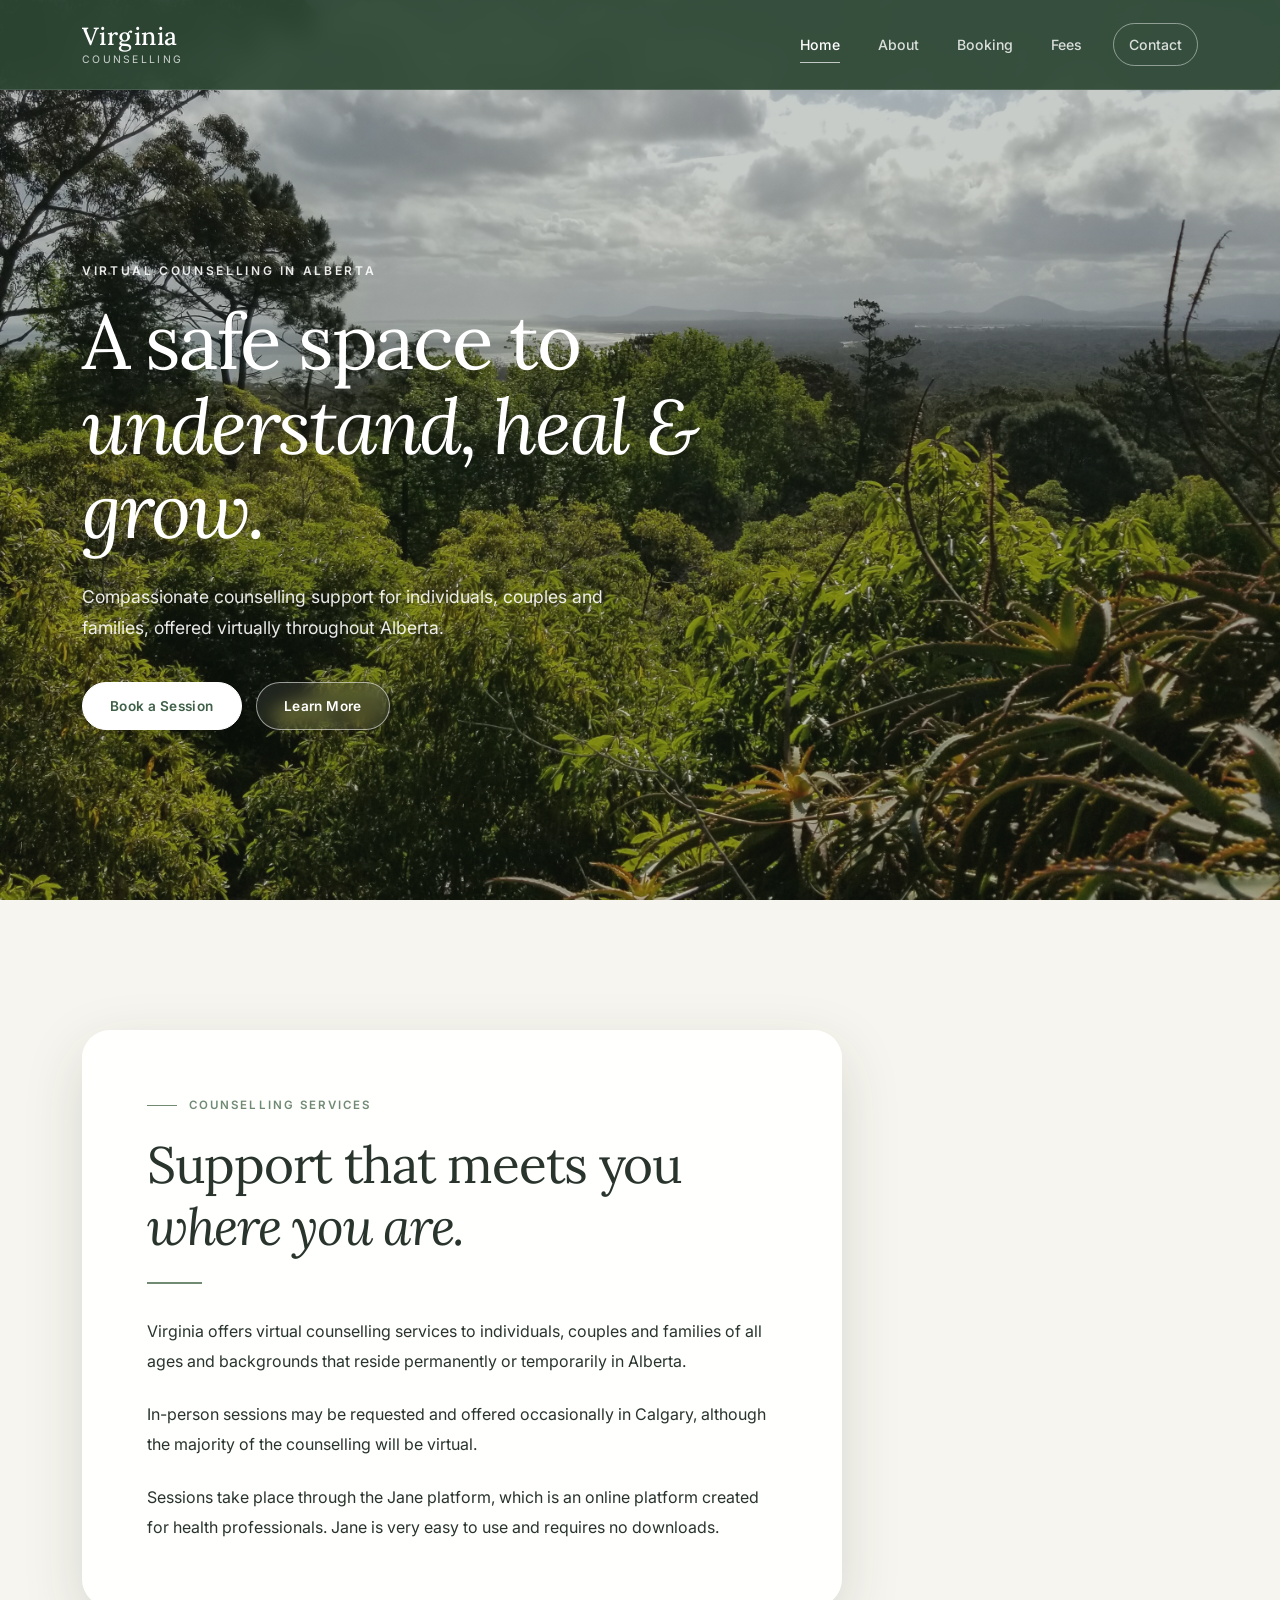
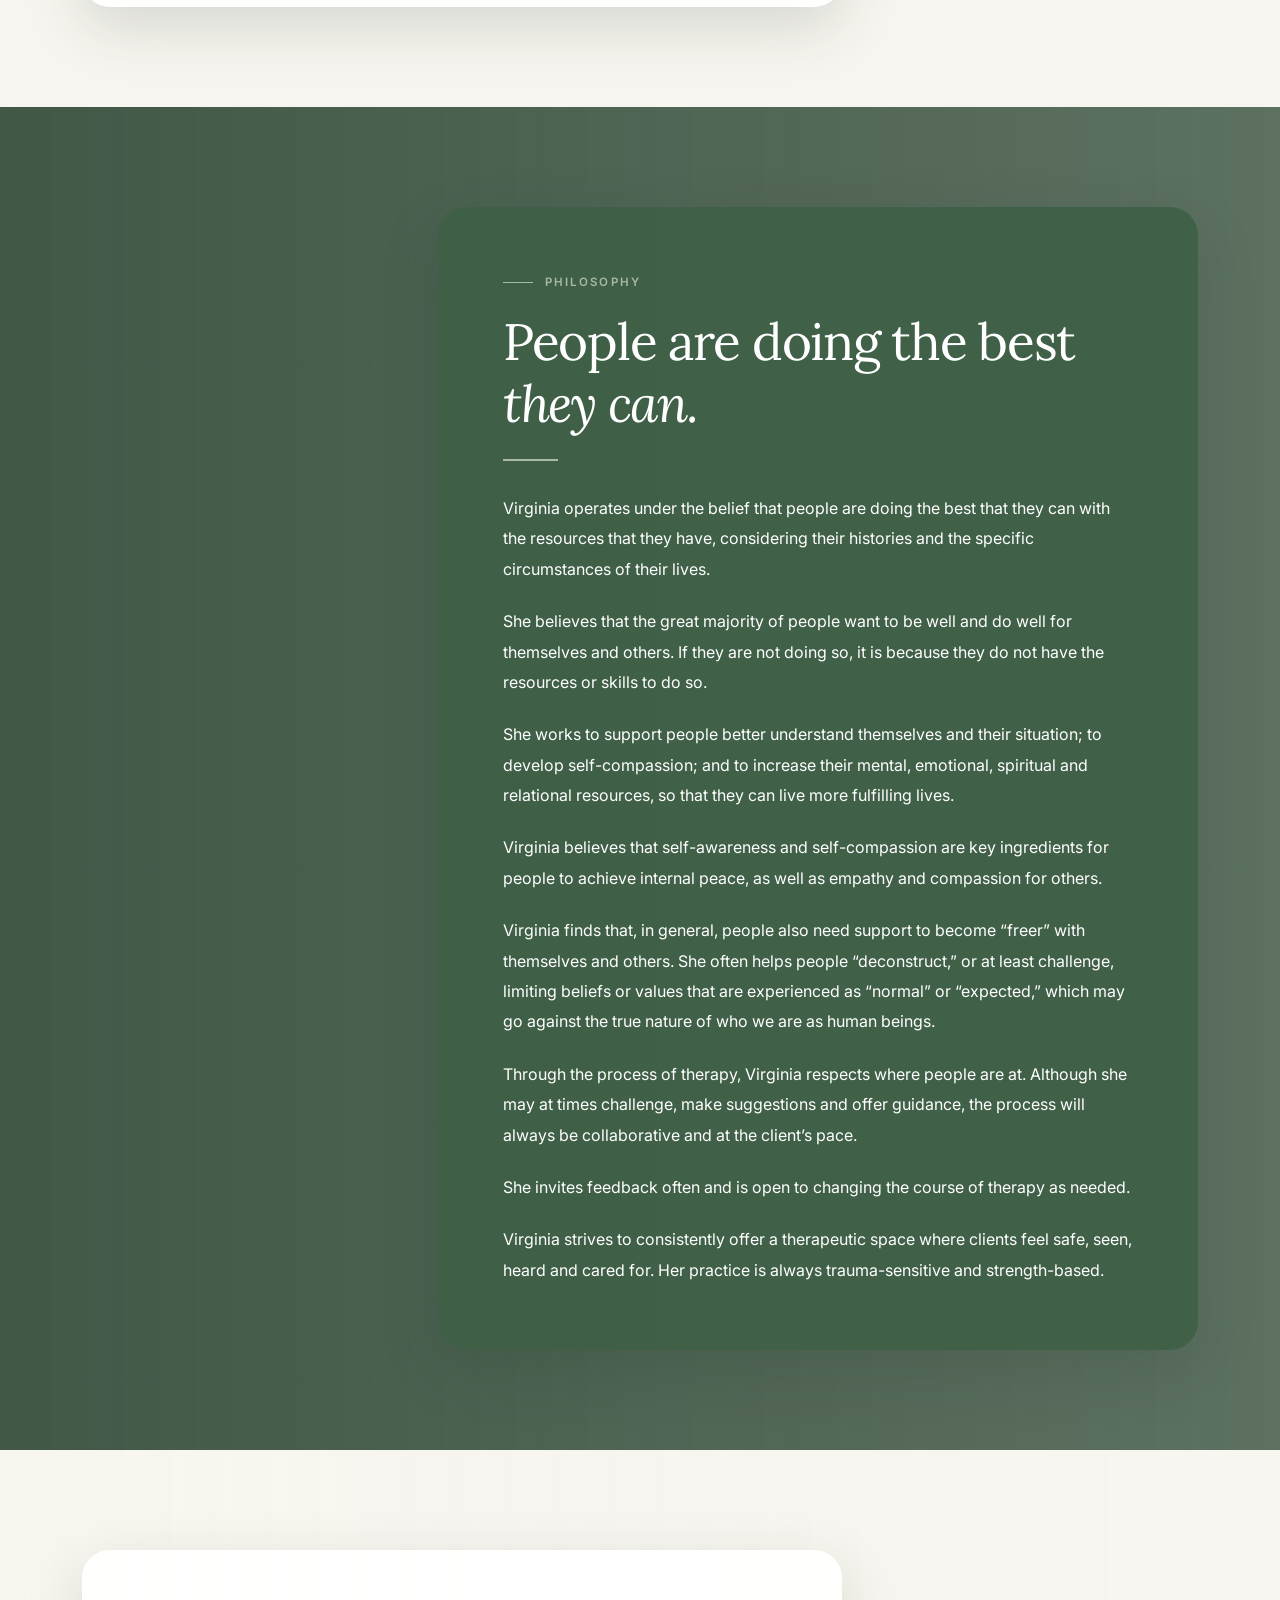
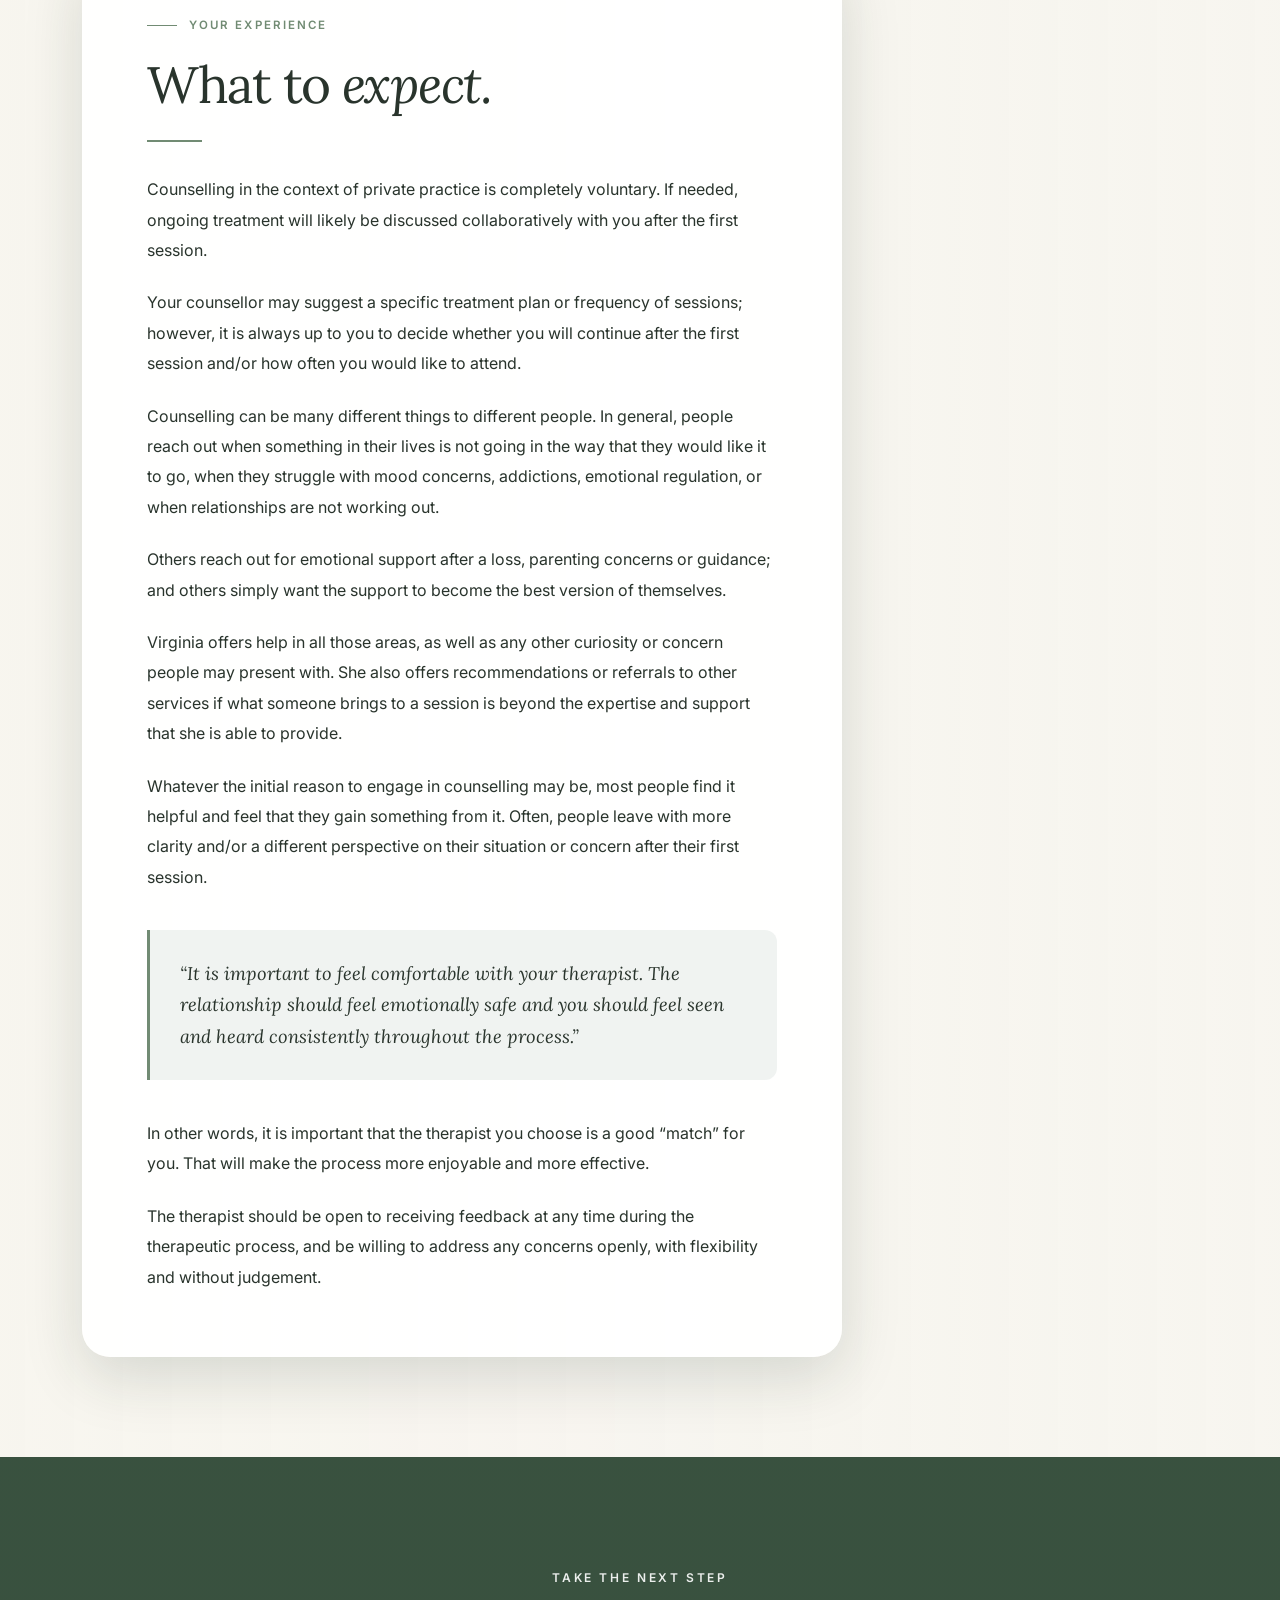
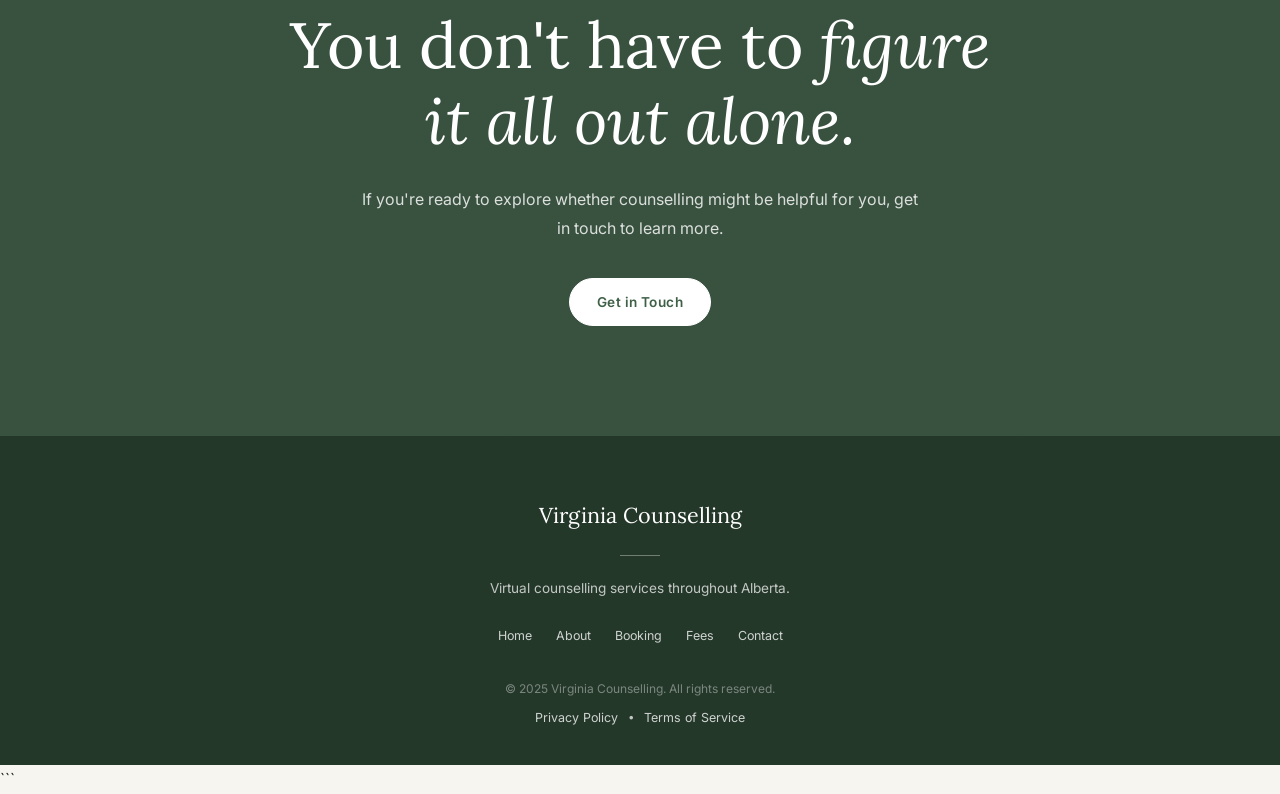
==== index.html @ 5e095ade "Initial website" ====
<!DOCTYPE html>
<html lang="en">
<head>
  <meta charset="UTF-8">
  <meta name="viewport" content="width=device-width, initial-scale=1.0">

  <title>Virginia Counselling | Virtual Counselling in Alberta</title>

  <!-- Bootstrap -->
  <link
    href="https://cdn.jsdelivr.net/npm/bootstrap@5.3.3/dist/css/bootstrap.min.css"
    rel="stylesheet"
  >

  <!-- Google Fonts -->
  <link
    href="https://fonts.googleapis.com/css2?family=Inter:wght@400;500;600&family=Lora:wght@400;500;600&display=swap"
    rel="stylesheet"
  >

  <!-- Custom CSS -->
  <link rel="stylesheet" href="style.css">
</head>

<body class="home-page">

  <!-- =========================
       NAVIGATION
  ========================== -->
  <nav class="navbar navbar-expand-lg custom-navbar">
    <div class="container">

      <a class="navbar-brand" href="index.html">
        <span class="brand-name">Virginia</span>
        <span class="brand-subtitle">Counselling</span>
      </a>

      <button
        class="navbar-toggler"
        type="button"
        data-bs-toggle="collapse"
        data-bs-target="#navbarNav"
        aria-controls="navbarNav"
        aria-expanded="false"
        aria-label="Toggle navigation"
      >
        <span class="navbar-toggler-icon"></span>
      </button>

      <div class="collapse navbar-collapse" id="navbarNav">

        <ul class="navbar-nav ms-auto align-items-lg-center">

          <li class="nav-item">
            <a class="nav-link active" href="index.html">Home</a>
          </li>

          <li class="nav-item">
            <a class="nav-link" href="about.html">About</a>
          </li>

          <li class="nav-item">
            <a class="nav-link" href="#">Booking</a>
          </li>

          <li class="nav-item">
            <a class="nav-link" href="fees.html">Fees</a>
          </li>

          <li class="nav-item">
            <a class="nav-link nav-contact" href="contact.html">
              Contact
            </a>
          </li>

        </ul>

      </div>
    </div>
  </nav>


  <!-- =========================
       HERO
  ========================== -->
  <header class="hero-section">

    <div class="container">

      <div class="hero-content">

        <p class="eyebrow">Virtual Counselling in Alberta</p>

        <h1>
          A safe space to
          <em>understand, heal & grow.</em>
        </h1>

        <p class="hero-description">
          Compassionate counselling support for individuals, couples and
          families, offered virtually throughout Alberta.
        </p>

        <div class="hero-actions">
          <a href="#" class="btn btn-primary-custom">
            Book a Session
          </a>

          <a href="about.html" class="btn btn-outline-custom">
            Learn More
          </a>
        </div>

      </div>

    </div>

  </header>


  <!-- =========================
       INTRODUCTION
  ========================== -->
  <section class="content-section intro-section">

    <div class="container">

      <div class="content-card content-card-light">

        <div class="section-label">
          <span></span>
          Counselling Services
        </div>

        <h2>
          Support that meets you
          <em>where you are.</em>
        </h2>

        <div class="section-divider"></div>

        <p>
          Virginia offers virtual counselling services to individuals,
          couples and families of all ages and backgrounds that reside
          permanently or temporarily in Alberta.
        </p>

        <p>
          In-person sessions may be requested and offered occasionally
          in Calgary, although the majority of the counselling will be
          virtual.
        </p>

        <p>
          Sessions take place through the Jane platform, which is an
          online platform created for health professionals. Jane is
          very easy to use and requires no downloads.
        </p>

      </div>

    </div>

  </section>


  <!-- =========================
       PHILOSOPHY
  ========================== -->
  <section class="content-section philosophy-section">

    <div class="container">

      <div class="content-card content-card-green">

        <div class="section-label light-label">
          <span></span>
          Philosophy
        </div>

        <h2>
          People are doing the best
          <em>they can.</em>
        </h2>

        <div class="section-divider divider-light"></div>

        <p>
          Virginia operates under the belief that people are doing the
          best that they can with the resources that they have,
          considering their histories and the specific circumstances
          of their lives.
        </p>

        <p>
          She believes that the great majority of people want to be
          well and do well for themselves and others. If they are not
          doing so, it is because they do not have the resources or
          skills to do so.
        </p>

        <p>
          She works to support people better understand themselves and
          their situation; to develop self-compassion; and to increase
          their mental, emotional, spiritual and relational resources,
          so that they can live more fulfilling lives.
        </p>

        <p>
          Virginia believes that self-awareness and self-compassion
          are key ingredients for people to achieve internal peace,
          as well as empathy and compassion for others.
        </p>

        <p>
          Virginia finds that, in general, people also need support to
          become “freer” with themselves and others. She often helps
          people “deconstruct,” or at least challenge, limiting beliefs
          or values that are experienced as “normal” or “expected,”
          which may go against the true nature of who we are as human
          beings.
        </p>

        <p>
          Through the process of therapy, Virginia respects where
          people are at. Although she may at times challenge, make
          suggestions and offer guidance, the process will always be
          collaborative and at the client’s pace.
        </p>

        <p>
          She invites feedback often and is open to changing the
          course of therapy as needed.
        </p>

        <p>
          Virginia strives to consistently offer a therapeutic space
          where clients feel safe, seen, heard and cared for. Her
          practice is always trauma-sensitive and strength-based.
        </p>

      </div>

    </div>

  </section>


  <!-- =========================
       WHAT TO EXPECT
  ========================== -->
  <section class="content-section expectation-section">

    <div class="container">

      <div class="content-card content-card-light">

        <div class="section-label">
          <span></span>
          Your Experience
        </div>

        <h2>
          What to
          <em>expect.</em>
        </h2>

        <div class="section-divider"></div>

        <p>
          Counselling in the context of private practice is completely
          voluntary. If needed, ongoing treatment will likely be
          discussed collaboratively with you after the first session.
        </p>

        <p>
          Your counsellor may suggest a specific treatment plan or
          frequency of sessions; however, it is always up to you to
          decide whether you will continue after the first session
          and/or how often you would like to attend.
        </p>

        <p>
          Counselling can be many different things to different people.
          In general, people reach out when something in their lives is
          not going in the way that they would like it to go, when they
          struggle with mood concerns, addictions, emotional
          regulation, or when relationships are not working out.
        </p>

        <p>
          Others reach out for emotional support after a loss,
          parenting concerns or guidance; and others simply want the
          support to become the best version of themselves.
        </p>

        <p>
          Virginia offers help in all those areas, as well as any other
          curiosity or concern people may present with. She also offers
          recommendations or referrals to other services if what someone
          brings to a session is beyond the expertise and support that
          she is able to provide.
        </p>

        <p>
          Whatever the initial reason to engage in counselling may be,
          most people find it helpful and feel that they gain something
          from it. Often, people leave with more clarity and/or a
          different perspective on their situation or concern after
          their first session.
        </p>

        <div class="highlight-box">
          <p>
            “It is important to feel comfortable with your therapist.
            The relationship should feel emotionally safe and you
            should feel seen and heard consistently throughout the
            process.”
          </p>
        </div>

        <p>
          In other words, it is important that the therapist you choose
          is a good “match” for you. That will make the process more
          enjoyable and more effective.
        </p>

        <p>
          The therapist should be open to receiving feedback at any
          time during the therapeutic process, and be willing to address
          any concerns openly, with flexibility and without judgement.
        </p>

      </div>

    </div>

  </section>


  <!-- =========================
       CALL TO ACTION
  ========================== -->
  <section class="cta-section">

    <div class="container">

      <div class="cta-content">

        <p class="eyebrow">Take the next step</p>

        <h2>
          You don't have to
          <em>figure it all out alone.</em>
        </h2>

        <p>
          If you're ready to explore whether counselling might be
          helpful for you, get in touch to learn more.
        </p>

        <a href="contact.html" class="btn btn-light-custom">
          Get in Touch
        </a>

      </div>

    </div>

  </section>


  <!-- =========================
       FOOTER
  ========================== -->
  <footer class="custom-footer">

    <div class="container">

      <div class="footer-brand">
        <span>Virginia Counselling</span>
      </div>

      <div class="footer-divider"></div>

      <p>
        Virtual counselling services throughout Alberta.
      </p>

      <div class="footer-links">
        <a href="index.html">Home</a>
        <a href="about.html">About</a>
        <a href="#">Booking</a>
        <a href="fees.html">Fees</a>
        <a href="contact.html">Contact</a>
      </div>

      <p class="copyright">
        &copy; 2025 Virginia Counselling. All rights reserved.
      </p>

      <div class="legal-links">
        <a href="#">Privacy Policy</a>
        <span>•</span>
        <a href="#">Terms of Service</a>
      </div>

    </div>

  </footer>


  <!-- Bootstrap JS -->
  <script
    src="https://cdn.jsdelivr.net/npm/bootstrap@5.3.3/dist/js/bootstrap.bundle.min.js">
  </script>

  <!-- Custom JS -->
  <script src="script.js"></script>

</body>
</html>
```
---- style.css ----
/* =========================================================
   ROOT VARIABLES
========================================================= */

:root {
  --forest: #3f6047;
  --forest-dark: #2d4734;
  --sage: #718b73;
  --sage-light: #a8b9a4;

  --cream: #f7f5ef;
  --cream-dark: #ece9df;
  --white: #ffffff;

  --text: #29342c;
  --text-light: #68736b;

  --border: rgba(63, 96, 71, 0.15);

  --shadow: 0 20px 60px rgba(27, 45, 32, 0.15);

  --heading-font: "Lora", Georgia, serif;
  --body-font: "Inter", Arial, sans-serif;
}


/* =========================================================
   GLOBAL
========================================================= */

html {
  scroll-behavior: smooth;
}

html,
body {
  margin: 0;
  padding: 0;
  min-height: 100%;
}

body {
  font-family: var(--body-font);
  color: var(--text);
  background: var(--cream);
  line-height: 1.8;
  font-size: 16px;
}


/* =========================================================
   BACKGROUND IMAGES
========================================================= */

/*
   The customer's original photographs are preserved.
*/

body.home-page {
  background-image:
    linear-gradient(
      rgba(35, 52, 39, 0.25),
      rgba(35, 52, 39, 0.25)
    ),
    url("nature.jpg");

  background-size: cover;
  background-position: center;
  background-attachment: fixed;
}

body.about-page {
  background-image:
    linear-gradient(
      rgba(35, 52, 39, 0.25),
      rgba(35, 52, 39, 0.25)
    ),
    url("nature2.jpg");

  background-size: cover;
  background-position: center;
  background-attachment: fixed;
}

body.fees-page {
  background-image:
    linear-gradient(
      rgba(35, 52, 39, 0.20),
      rgba(35, 52, 39, 0.20)
    ),
    url("nature1.jpg");

  background-size: cover;
  background-position: center;
  background-attachment: fixed;
}

body.contact-page {
  background-image:
    linear-gradient(
      rgba(35, 52, 39, 0.25),
      rgba(35, 52, 39, 0.25)
    ),
    url("nature5.jpg");

  background-size: cover;
  background-position: center;
  background-attachment: fixed;
}


/* =========================================================
   NAVBAR
========================================================= */

.custom-navbar {
  position: relative;
  z-index: 100;

  padding: 18px 0;

  background: rgba(45, 71, 52, 0.92);

  backdrop-filter: blur(12px);
  -webkit-backdrop-filter: blur(12px);

  border-bottom: 1px solid rgba(255, 255, 255, 0.12);
}


/* Brand */

.navbar-brand {
  display: flex;
  flex-direction: column;

  color: white !important;

  text-decoration: none;

  line-height: 1.1;
}

.brand-name {
  font-family: var(--heading-font);

  font-size: 1.55rem;
  font-weight: 500;

  letter-spacing: 0.02em;
}

.brand-subtitle {
  margin-top: 4px;

  font-size: 0.65rem;

  letter-spacing: 0.22em;
  text-transform: uppercase;

  opacity: 0.75;
}


/* Navigation links */

.navbar-nav {
  gap: 8px;
}

.navbar-nav .nav-link {
  position: relative;

  padding: 8px 15px !important;

  color: rgba(255, 255, 255, 0.82) !important;

  font-size: 0.88rem;
  font-weight: 500;

  transition:
    color 0.25s ease,
    transform 0.25s ease;
}

.navbar-nav .nav-link:hover {
  color: white !important;
  transform: translateY(-1px);
}

.navbar-nav .nav-link.active {
  color: white !important;
}


/* Underline */

.navbar-nav .nav-link::after {
  content: "";

  position: absolute;

  left: 15px;
  right: 15px;
  bottom: 2px;

  height: 1px;

  background: rgba(255, 255, 255, 0.7);

  transform: scaleX(0);
  transform-origin: center;

  transition: transform 0.25s ease;
}

.navbar-nav .nav-link:hover::after,
.navbar-nav .nav-link.active::after {
  transform: scaleX(1);
}


/* Contact button */

.nav-contact {
  margin-left: 8px;

  padding: 9px 19px !important;

  border: 1px solid rgba(255, 255, 255, 0.45);

  border-radius: 50px;
}

.nav-contact::after {
  display: none;
}

.nav-contact:hover {
  background: rgba(255, 255, 255, 0.12);
}


/* Mobile navbar */

.navbar-toggler {
  border: 1px solid rgba(255, 255, 255, 0.35);

  padding: 7px 10px;
}

.navbar-toggler:focus {
  box-shadow: none;
}


/* =========================================================
   HERO
========================================================= */

.hero-section {
  min-height: 720px;

  display: flex;
  align-items: center;

  position: relative;

  padding: 110px 0 140px;

  color: white;
}


/* Hero content */

.hero-content {
  max-width: 720px;

  padding: 60px 0;
}

.eyebrow {
  margin-bottom: 18px;

  font-size: 0.75rem;
  font-weight: 600;

  letter-spacing: 0.22em;
  text-transform: uppercase;

  opacity: 0.9;
}

.hero-content h1 {
  margin: 0 0 28px;

  font-family: var(--heading-font);

  font-size: clamp(3rem, 6vw, 5.4rem);

  font-weight: 400;

  line-height: 1.1;

  letter-spacing: -0.03em;
}

.hero-content h1 em {
  display: block;

  font-weight: 400;
  font-style: italic;
}

.hero-description {
  max-width: 590px;

  margin-bottom: 38px;

  font-size: 1.1rem;

  line-height: 1.8;

  color: rgba(255, 255, 255, 0.9);
}


/* Hero buttons */

.hero-actions {
  display: flex;
  gap: 14px;

  flex-wrap: wrap;
}

.btn {
  border-radius: 50px;

  padding: 13px 27px;

  font-size: 0.85rem;
  font-weight: 600;

  letter-spacing: 0.03em;

  transition:
    transform 0.25s ease,
    box-shadow 0.25s ease,
    background 0.25s ease;
}

.btn:hover {
  transform: translateY(-2px);
}

.btn-primary-custom {
  background: white;
  color: var(--forest);

  border: 1px solid white;

  box-shadow: 0 10px 30px rgba(0, 0, 0, 0.15);
}

.btn-primary-custom:hover {
  background: var(--cream);
  color: var(--forest-dark);
}

.btn-outline-custom {
  background: rgba(255, 255, 255, 0.08);

  color: white;

  border: 1px solid rgba(255, 255, 255, 0.55);

  backdrop-filter: blur(8px);
}

.btn-outline-custom:hover {
  background: rgba(255, 255, 255, 0.18);

  color: white;
}


/* =========================================================
   GENERAL CONTENT SECTIONS
========================================================= */

.content-section {
  position: relative;

  padding: 100px 0;
}


/* Cards */

.content-card {
  width: min(760px, 100%);

  padding: 65px;

  border-radius: 28px;

  box-shadow: var(--shadow);

  animation: fadeUp 0.8s ease both;
}

.content-card-light {
  margin-right: auto;

  background: rgba(255, 255, 255, 0.94);

  color: var(--text);
}

.content-card-green {
  margin-left: auto;

  background: rgba(63, 96, 71, 0.94);

  color: white;
}


/* Section labels */

.section-label {
  display: flex;
  align-items: center;
  gap: 12px;

  margin-bottom: 18px;

  color: var(--sage);

  font-size: 0.72rem;
  font-weight: 600;

  letter-spacing: 0.18em;
  text-transform: uppercase;
}

.section-label span {
  display: inline-block;

  width: 30px;
  height: 1px;

  background: var(--sage);
}

.light-label {
  color: var(--sage-light);
}

.light-label span {
  background: var(--sage-light);
}


/* Section headings */

.content-card h2 {
  margin: 0 0 25px;

  font-family: var(--heading-font);

  font-size: clamp(2.2rem, 4vw, 3.4rem);

  font-weight: 400;

  line-height: 1.2;

  letter-spacing: -0.025em;
}

.content-card h2 em {
  font-style: italic;
  font-weight: 400;
}


/* Divider */

.section-divider {
  width: 55px;
  height: 2px;

  margin-bottom: 32px;

  background: var(--sage);
}

.divider-light {
  background: var(--sage-light);
}


/* Paragraphs */

.content-card p {
  margin-bottom: 22px;

  font-size: 1rem;

  line-height: 1.9;

  font-weight: 400;
}

.content-card p:last-child {
  margin-bottom: 0;
}


/* =========================================================
   SECTION BACKGROUNDS
========================================================= */

.intro-section {
  background:
    linear-gradient(
      90deg,
      rgba(247, 245, 239, 0.94),
      rgba(247, 245, 239, 0.82)
    );
}

.philosophy-section {
  background:
    linear-gradient(
      90deg,
      rgba(45, 71, 52, 0.90),
      rgba(45, 71, 52, 0.76)
    );
}

.expectation-section {
  background:
    linear-gradient(
      90deg,
      rgba(247, 245, 239, 0.94),
      rgba(247, 245, 239, 0.84)
    );
}


/* =========================================================
   HIGHLIGHT BOX
========================================================= */

.highlight-box {
  margin: 38px 0;

  padding: 28px 30px;

  background: rgba(113, 139, 115, 0.10);

  border-left: 3px solid var(--sage);

  border-radius: 0 12px 12px 0;
}

.highlight-box p {
  margin: 0;

  font-family: var(--heading-font);

  font-size: 1.15rem !important;

  line-height: 1.7 !important;

  font-style: italic;
}


/* =========================================================
   CTA
========================================================= */

.cta-section {
  padding: 110px 0;

  background:
    linear-gradient(
      rgba(45, 71, 52, 0.94),
      rgba(45, 71, 52, 0.94)
    );
}

.cta-content {
  max-width: 760px;

  margin: 0 auto;

  text-align: center;

  color: white;
}

.cta-content h2 {
  margin-bottom: 25px;

  font-family: var(--heading-font);

  font-size: clamp(2.4rem, 5vw, 4rem);

  font-weight: 400;

  line-height: 1.2;
}

.cta-content h2 em {
  font-style: italic;
}

.cta-content > p:not(.eyebrow) {
  max-width: 570px;

  margin: 0 auto 35px;

  color: rgba(255, 255, 255, 0.82);

  font-size: 1rem;
}

.btn-light-custom {
  background: white;

  color: var(--forest);

  border: 1px solid white;
}

.btn-light-custom:hover {
  background: var(--cream);

  color: var(--forest-dark);
}


/* =========================================================
   FOOTER
========================================================= */

.custom-footer {
  padding: 60px 0 35px;

  background: #24382a;

  color: rgba(255, 255, 255, 0.72);

  text-align: center;
}

.footer-brand span {
  font-family: var(--heading-font);

  color: white;

  font-size: 1.35rem;
}

.footer-divider {
  width: 40px;
  height: 1px;

  margin: 20px auto;

  background: rgba(255, 255, 255, 0.35);
}

.custom-footer p {
  font-size: 0.85rem;
}

.footer-links {
  display: flex;

  justify-content: center;

  flex-wrap: wrap;

  gap: 24px;

  margin: 25px 0;
}

.footer-links a,
.legal-links a {
  color: rgba(255, 255, 255, 0.78);

  text-decoration: none;

  font-size: 0.78rem;

  transition: color 0.2s ease;
}

.footer-links a:hover,
.legal-links a:hover {
  color: white;
}

.copyright {
  margin-top: 30px;
  margin-bottom: 8px;

  opacity: 0.55;

  font-size: 0.75rem !important;
}

.legal-links {
  display: flex;

  justify-content: center;

  gap: 10px;

  font-size: 0.72rem;
}


/* =========================================================
   ANIMATIONS
========================================================= */

@keyframes fadeUp {

  from {
    opacity: 0;
    transform: translateY(25px);
  }

  to {
    opacity: 1;
    transform: translateY(0);
  }

}


/* =========================================================
   RESPONSIVE
========================================================= */

@media (max-width: 991px) {

  .custom-navbar {
    padding: 15px 0;
  }

  .navbar-collapse {
    margin-top: 20px;

    padding: 15px;

    background: rgba(35, 55, 41, 0.96);

    border-radius: 14px;
  }

  .navbar-nav {
    gap: 2px;

    align-items: stretch !important;
  }

  .navbar-nav .nav-link {
    padding: 11px 12px !important;
  }

  .nav-contact {
    margin-left: 0;
    margin-top: 6px;

    text-align: center;
  }

  .hero-section {
    min-height: 650px;

    padding: 80px 0 100px;
  }

  .hero-content {
    max-width: 650px;
  }

  .content-section {
    padding: 70px 0;
  }

  .content-card {
    padding: 50px;
  }

}


@media (max-width: 767px) {

  body.home-page,
  body.about-page,
  body.fees-page,
  body.contact-page {
    background-attachment: scroll;
  }

  .hero-section {
    min-height: 600px;

    padding: 60px 0 80px;
  }

  .hero-content {
    padding: 30px 0;
  }

  .hero-content h1 {
    font-size: 3rem;
  }

  .hero-description {
    font-size: 1rem;
  }

  .content-section {
    padding: 55px 0;
  }

  .content-card {
    width: 100%;

    padding: 38px 28px;

    border-radius: 20px;
  }

  .content-card h2 {
    font-size: 2.35rem;
  }

  .content-card p {
    font-size: 0.96rem;

    line-height: 1.8;
  }

  .cta-section {
    padding: 80px 0;
  }

  .cta-content {
    padding: 0 15px;
  }

  .footer-links {
    gap: 15px;
  }

}


@media (max-width: 480px) {

  .hero-content h1 {
    font-size: 2.55rem;
  }

  .hero-actions {
    flex-direction: column;
  }

  .hero-actions .btn {
    width: 100%;

    text-align: center;
  }

  .content-card {
    padding: 32px 22px;
  }

  .content-card h2 {
    font-size: 2.1rem;
  }

  .highlight-box {
    padding: 22px;
  }

}


/* =========================================================
   ACCESSIBILITY
========================================================= */

@media (prefers-reduced-motion: reduce) {

  html {
    scroll-behavior: auto;
  }

  *,
  *::before,
  *::after {
    animation-duration: 0.01ms !important;
    animation-iteration-count: 1 !important;
    transition-duration: 0.01ms !important;
  }

}

/* =========================================================
   FEES PAGE
========================================================= */

.page-hero {
  padding: 95px 0 90px;
  color: white;

  background:
    linear-gradient(
      rgba(42, 65, 49, 0.70),
      rgba(42, 65, 49, 0.70)
    );
}

.page-hero-content {
  max-width: 700px;
}

.page-hero h1 {
  margin: 0 0 24px;

  font-family: var(--heading-font);

  font-size: clamp(3rem, 6vw, 4.8rem);

  font-weight: 400;

  line-height: 1.1;
}

.page-hero h1 em {
  display: block;

  font-style: italic;
}

.page-hero-content > p:last-child {
  max-width: 570px;

  margin: 0;

  color: rgba(255, 255, 255, 0.88);

  font-size: 1.05rem;
}


/* Main fees area */

.fees-main {
  padding: 100px 0;

  background:
    linear-gradient(
      rgba(247, 245, 239, 0.94),
      rgba(247, 245, 239, 0.94)
    );
}

.fees-wrapper {
  max-width: 1100px;

  margin: 0 auto;
}


/* Introduction */

.fees-introduction {
  max-width: 700px;

  margin-bottom: 80px;
}

.fees-introduction h2 {
  margin: 0 0 25px;

  font-family: var(--heading-font);

  font-size: clamp(2.3rem, 5vw, 3.5rem);

  font-weight: 400;

  line-height: 1.2;
}

.fees-introduction h2 em {
  font-style: italic;
}

.fees-introduction p {
  font-size: 1rem;

  line-height: 1.9;
}


/* Pricing section */

.pricing-section {
  margin-bottom: 90px;
}

.pricing-heading {
  display: flex;

  align-items: flex-start;

  justify-content: space-between;

  margin-bottom: 35px;
}

.pricing-label {
  margin-bottom: 8px;

  color: var(--sage);

  font-size: 0.7rem;

  font-weight: 600;

  letter-spacing: 0.18em;

  text-transform: uppercase;
}

.pricing-heading h2 {
  margin: 0;

  font-family: var(--heading-font);

  font-size: 2.5rem;

  font-weight: 400;
}

.pricing-icon {
  display: flex;

  align-items: center;

  justify-content: center;

  width: 48px;
  height: 48px;

  border-radius: 50%;

  background: rgba(113, 139, 115, 0.12);

  color: var(--forest);

  font-size: 1.1rem;
}

.availability-note {
  margin: 10px 0 0;

  color: var(--text-light);

  font-size: 0.9rem;
}


/* Pricing grid */

.pricing-grid {
  display: grid;

  grid-template-columns: repeat(2, 1fr);

  gap: 20px;
}


/* Pricing cards */

.pricing-card {
  position: relative;

  padding: 35px;

  background: rgba(255, 255, 255, 0.92);

  border: 1px solid var(--border);

  border-radius: 20px;

  box-shadow: 0 8px 30px rgba(35, 55, 41, 0.06);

  transition:
    transform 0.25s ease,
    box-shadow 0.25s ease;
}

.pricing-card:hover {
  transform: translateY(-5px);

  box-shadow: 0 18px 40px rgba(35, 55, 41, 0.12);
}

.pricing-card.featured {
  background: var(--forest);

  color: white;

  border-color: var(--forest);
}

.pricing-card-label {
  margin-bottom: 12px;

  color: var(--sage);

  font-size: 0.7rem;

  font-weight: 600;

  letter-spacing: 0.15em;

  text-transform: uppercase;
}

.pricing-card.featured .pricing-card-label {
  color: var(--sage-light);
}

.pricing-card h3 {
  margin: 0 0 20px;

  font-family: var(--heading-font);

  font-size: 1.45rem;

  font-weight: 500;
}


/* Price */

.price {
  display: flex;

  align-items: flex-start;

  margin-bottom: 20px;
}

.currency {
  margin-top: 9px;

  font-size: 1rem;

  font-weight: 500;
}

.amount {
  font-family: var(--heading-font);

  font-size: 3rem;

  font-weight: 400;

  line-height: 1;
}

.price-description {
  min-height: 80px;

  margin-bottom: 25px;

  color: var(--text-light);

  font-size: 0.9rem;

  line-height: 1.7;
}

.pricing-card.featured .price-description {
  color: rgba(255, 255, 255, 0.78);
}


/* Duration */

.duration {
  display: inline-block;

  padding: 6px 13px;

  border-radius: 50px;

  background: rgba(113, 139, 115, 0.10);

  color: var(--forest);

  font-size: 0.72rem;

  font-weight: 600;

  letter-spacing: 0.05em;
}

.pricing-card.featured .duration {
  background: rgba(255, 255, 255, 0.12);

  color: white;
}


/* Financial note */

.financial-note {
  display: flex;

  gap: 22px;

  align-items: flex-start;

  margin-top: 25px;

  padding: 30px;

  background: rgba(113, 139, 115, 0.10);

  border-radius: 18px;

  border-left: 3px solid var(--sage);
}

.financial-note-icon {
  display: flex;

  align-items: center;

  justify-content: center;

  flex-shrink: 0;

  width: 42px;
  height: 42px;

  border-radius: 50%;

  background: var(--forest);

  color: white;
}

.financial-note h3 {
  margin: 0 0 7px;

  font-family: var(--heading-font);

  font-size: 1.25rem;

  font-weight: 500;
}

.financial-note p {
  margin: 0;

  color: var(--text-light);

  font-size: 0.9rem;

  line-height: 1.7;
}


/* CTA */

.fees-cta {
  display: flex;

  align-items: center;

  justify-content: space-between;

  gap: 40px;

  padding: 50px;

  background: var(--forest);

  border-radius: 25px;

  color: white;
}

.fees-cta .eyebrow {
  margin-bottom: 10px;

  color: var(--sage-light);
}

.fees-cta h2 {
  margin: 0 0 12px;

  font-family: var(--heading-font);

  font-size: 2.2rem;

  font-weight: 400;
}

.fees-cta h2 em {
  font-style: italic;
}

.fees-cta p:not(.eyebrow) {
  margin: 0;

  color: rgba(255, 255, 255, 0.75);

  font-size: 0.9rem;
}


/* =========================================================
   FEES RESPONSIVE
========================================================= */

@media (max-width: 767px) {

  .page-hero {
    padding: 70px 0;
  }

  .page-hero h1 {
    font-size: 3rem;
  }

  .fees-main {
    padding: 65px 0;
  }

  .fees-introduction {
    margin-bottom: 60px;
  }

  .pricing-section {
    margin-bottom: 65px;
  }

  .pricing-heading h2 {
    font-size: 2rem;
  }

  .pricing-grid {
    grid-template-columns: 1fr;
  }

  .pricing-card {
    padding: 30px;
  }

  .price-description {
    min-height: auto;
  }

  .fees-cta {
    flex-direction: column;

    align-items: flex-start;

    padding: 35px 28px;
  }

  .fees-cta h2 {
    font-size: 1.9rem;
  }

}


@media (max-width: 480px) {

  .page-hero h1 {
    font-size: 2.55rem;
  }

  .pricing-heading {
    gap: 20px;
  }

  .pricing-icon {
    width: 40px;
    height: 40px;
  }

  .financial-note {
    padding: 24px;

    gap: 15px;
  }

}
/* =========================================================
   CONTACT PAGE
========================================================= */

.contact-hero {
  padding: 90px 0 100px;

  color: white;

  background:
    linear-gradient(
      rgba(45, 65, 53, 0.62),
      rgba(45, 65, 53, 0.62)
    );
}

.contact-hero-content {
  max-width: 720px;
}

.contact-hero h1 {
  margin: 0 0 25px;

  font-family: var(--heading-font);

  font-size: clamp(3rem, 6vw, 4.8rem);

  font-weight: 400;

  line-height: 1.1;
}

.contact-hero h1 em {
  display: block;

  font-style: italic;
}

.contact-hero-content > p:last-child {
  max-width: 600px;

  margin: 0;

  color: rgba(255, 255, 255, 0.9);

  font-size: 1.05rem;

  line-height: 1.8;
}


/* =========================================================
   CONTACT MAIN
========================================================= */

.contact-main {
  padding: 100px 0;

  background:
    linear-gradient(
      rgba(247, 245, 239, 0.96),
      rgba(247, 245, 239, 0.96)
    );
}

.contact-layout {
  display: grid;

  grid-template-columns: minmax(280px, 0.8fr) minmax(450px, 1.2fr);

  gap: 80px;

  align-items: start;

  max-width: 1100px;

  margin: 0 auto;
}


/* =========================================================
   CONTACT INFORMATION
========================================================= */

.contact-information {
  padding-top: 25px;
}

.contact-information h2 {
  margin: 0 0 25px;

  font-family: var(--heading-font);

  font-size: clamp(2.3rem, 4vw, 3.2rem);

  font-weight: 400;

  line-height: 1.2;
}

.contact-information h2 em {
  font-style: italic;
}

.contact-information > p {
  margin-bottom: 40px;

  color: var(--text-light);

  font-size: 0.95rem;

  line-height: 1.9;
}


/* Contact details */

.contact-details {
  display: flex;

  flex-direction: column;

  gap: 28px;
}

.contact-detail {
  display: flex;

  gap: 18px;

  align-items: flex-start;
}

.contact-icon {
  display: flex;

  align-items: center;
  justify-content: center;

  flex-shrink: 0;

  width: 44px;
  height: 44px;

  border-radius: 50%;

  background: rgba(113, 139, 115, 0.13);

  color: var(--forest);

  font-size: 1.1rem;
}

.contact-detail span {
  display: block;

  margin-bottom: 3px;

  color: var(--text);

  font-size: 0.85rem;

  font-weight: 600;
}

.contact-detail p {
  margin: 0;

  color: var(--text-light);

  font-size: 0.82rem;

  line-height: 1.6;
}


/* =========================================================
   FORM CARD
========================================================= */

.contact-form-card {
  padding: 50px;

  background: rgba(255, 255, 255, 0.97);

  border: 1px solid var(--border);

  border-radius: 25px;

  box-shadow:
    0 20px 60px rgba(35, 55, 41, 0.12);
}

.form-heading {
  margin-bottom: 35px;
}

.form-label {
  margin-bottom: 9px;

  color: var(--sage);

  font-size: 0.7rem;

  font-weight: 600;

  letter-spacing: 0.18em;

  text-transform: uppercase;
}

.form-heading h2 {
  margin: 0 0 13px;

  font-family: var(--heading-font);

  font-size: 2rem;

  font-weight: 400;

  line-height: 1.3;
}

.form-heading h2 em {
  font-style: italic;
}

.form-heading > p:last-child {
  margin: 0;

  color: var(--text-light);

  font-size: 0.85rem;
}


/* =========================================================
   FORM FIELDS
========================================================= */

.form-field {
  margin-bottom: 23px;
}

.form-field label {
  display: block;

  margin-bottom: 8px;

  color: var(--text);

  font-size: 0.8rem;

  font-weight: 600;
}

.form-field input,
.form-field textarea {
  width: 100%;

  padding: 13px 16px;

  background: #fafaf7;

  border: 1px solid rgba(63, 96, 71, 0.18);

  border-radius: 10px;

  color: var(--text);

  font-family: var(--body-font);

  font-size: 0.88rem;

  outline: none;

  transition:
    border-color 0.2s ease,
    box-shadow 0.2s ease,
    background 0.2s ease;
}

.form-field textarea {
  resize: vertical;

  min-height: 150px;
}

.form-field input::placeholder,
.form-field textarea::placeholder {
  color: #9aa29b;
}

.form-field input:focus,
.form-field textarea:focus {
  background: white;

  border-color: var(--sage);

  box-shadow:
    0 0 0 3px rgba(113, 139, 115, 0.12);
}


/* Submit */

.form-submit {
  width: 100%;

  display: flex;

  align-items: center;

  justify-content: center;

  gap: 12px;

  margin-top: 8px;

  background: var(--forest);

  color: white;

  border: 1px solid var(--forest);
}

.form-submit:hover {
  background: var(--forest-dark);

  color: white;
}

.form-submit span {
  font-size: 1.1rem;

  transition: transform 0.2s ease;
}

.form-submit:hover span {
  transform: translateX(4px);
}


/* Form result */

.form-result {
  min-height: 24px;

  margin: 15px 0 0;

  text-align: center;

  color: var(--sage);

  font-size: 0.82rem;
}


/* =========================================================
   CONTACT RESPONSIVE
========================================================= */

@media (max-width: 991px) {

  .contact-layout {
    grid-template-columns: 1fr;

    gap: 55px;

    max-width: 750px;
  }

  .contact-information {
    padding-top: 0;
  }

}


@media (max-width: 767px) {

  .contact-hero {
    padding: 70px 0 80px;
  }

  .contact-hero h1 {
    font-size: 3rem;
  }

  .contact-main {
    padding: 65px 0;
  }

  .contact-form-card {
    padding: 35px 25px;

    border-radius: 20px;
  }

}


@media (max-width: 480px) {

  .contact-hero h1 {
    font-size: 2.55rem;
  }

  .contact-form-card {
    padding: 30px 20px;
  }

  .form-heading h2 {
    font-size: 1.7rem;
  }

}
/* =========================================================
   ABOUT PAGE
========================================================= */

.about-hero {
  padding: 100px 0 110px;

  color: white;

  background:
    linear-gradient(
      rgba(57, 69, 57, 0.60),
      rgba(57, 69, 57, 0.60)
    );
}

.about-hero-content {
  max-width: 760px;
}

.about-hero h1 {
  margin: 0 0 25px;

  font-family: var(--heading-font);

  font-size: clamp(3rem, 6vw, 4.8rem);

  font-weight: 400;

  line-height: 1.1;

  letter-spacing: -0.03em;
}

.about-hero h1 em {
  display: block;

  font-style: italic;
}

.about-hero-content > p:last-child {
  max-width: 600px;

  margin: 0;

  color: rgba(255, 255, 255, 0.88);

  font-size: 1.05rem;

  line-height: 1.8;
}


/* =========================================================
   ABOUT MAIN
========================================================= */

.about-main {
  padding: 100px 0;

  background:
    linear-gradient(
      rgba(247, 245, 239, 0.96),
      rgba(247, 245, 239, 0.96)
    );
}

.about-section {
  margin-bottom: 110px;
}


/* =========================================================
   PROFILE
========================================================= */

.about-profile-grid {
  display: grid;

  grid-template-columns: 0.8fr 1.2fr;

  gap: 80px;

  align-items: start;
}

.about-profile-heading h2 {
  margin: 0;

  font-family: var(--heading-font);

  font-size: clamp(2.4rem, 4vw, 3.5rem);

  font-weight: 400;

  line-height: 1.2;
}

.about-profile-heading h2 em {
  display: block;

  font-style: italic;
}

.about-profile-content p {
  margin-bottom: 23px;

  color: var(--text-light);

  font-size: 0.98rem;

  line-height: 1.9;
}

.about-profile-content p:last-child {
  margin-bottom: 0;
}


/* =========================================================
   APPROACH
========================================================= */

.approach-section {
  padding: 0;
}

.approach-card {
  padding: 70px;

  background:
    linear-gradient(
      135deg,
      rgba(63, 96, 71, 0.97),
      rgba(45, 71, 52, 0.97)
    );

  border-radius: 28px;

  color: white;

  box-shadow: var(--shadow);
}

.approach-card h2 {
  max-width: 700px;

  margin: 0 0 25px;

  font-family: var(--heading-font);

  font-size: clamp(2.4rem, 5vw, 3.7rem);

  font-weight: 400;

  line-height: 1.2;
}

.approach-card h2 em {
  display: block;

  font-style: italic;
}

.approach-card > p {
  max-width: 820px;

  color: rgba(255, 255, 255, 0.82);

  font-size: 0.98rem;

  line-height: 1.9;
}


/* Therapy list */

.approach-list {
  display: grid;

  grid-template-columns: repeat(2, 1fr);

  gap: 0;

  margin: 45px 0;

  border-top: 1px solid rgba(255, 255, 255, 0.15);
}

.approach-item {
  display: flex;

  align-items: center;

  gap: 18px;

  padding: 17px 10px 17px 0;

  border-bottom: 1px solid rgba(255, 255, 255, 0.15);
}

.approach-item:nth-child(odd) {
  margin-right: 25px;
}

.approach-item:nth-child(even) {
  margin-left: 25px;
}

.approach-item span {
  color: var(--sage-light);

  font-size: 0.68rem;

  font-weight: 600;

  letter-spacing: 0.1em;
}

.approach-item p {
  margin: 0;

  color: rgba(255, 255, 255, 0.9);

  font-size: 0.83rem;
}

.approach-conclusion {
  margin-top: 25px;
}


/* =========================================================
   EXPERIENCE
========================================================= */

.experience-grid {
  display: grid;

  grid-template-columns: 0.85fr 1.15fr;

  gap: 80px;

  align-items: start;
}

.experience-heading h2 {
  margin: 0 0 25px;

  font-family: var(--heading-font);

  font-size: clamp(2.4rem, 4vw, 3.5rem);

  font-weight: 400;

  line-height: 1.2;
}

.experience-heading h2 em {
  display: block;

  font-style: italic;
}

.experience-content p {
  margin-bottom: 23px;

  color: var(--text-light);

  font-size: 0.98rem;

  line-height: 1.9;
}


/* Experience highlight */

.experience-highlight {
  display: flex;

  align-items: center;

  gap: 25px;

  margin: 35px 0;

  padding: 28px;

  background: rgba(113, 139, 115, 0.10);

  border-left: 3px solid var(--sage);

  border-radius: 0 16px 16px 0;
}

.highlight-number {
  flex-shrink: 0;

  font-family: var(--heading-font);

  color: var(--forest);

  font-size: 3rem;

  line-height: 1;
}

.experience-highlight strong {
  display: block;

  margin-bottom: 5px;

  color: var(--text);

  font-size: 0.9rem;
}

.experience-highlight p {
  margin: 0;

  font-size: 0.78rem;

  line-height: 1.6;
}


/* =========================================================
   ABOUT CTA
========================================================= */

.about-cta {
  padding: 80px 50px;

  background: rgba(255, 255, 255, 0.85);

  border: 1px solid var(--border);

  border-radius: 28px;

  text-align: center;

  box-shadow: 0 15px 50px rgba(35, 55, 41, 0.07);
}

.about-cta-content {
  max-width: 700px;

  margin: 0 auto;
}

.about-cta h2 {
  margin: 0 0 20px;

  font-family: var(--heading-font);

  font-size: clamp(2.4rem, 5vw, 3.7rem);

  font-weight: 400;

  line-height: 1.2;
}

.about-cta h2 em {
  display: block;

  font-style: italic;
}

.about-cta p:not(.eyebrow) {
  max-width: 550px;

  margin: 0 auto 30px;

  color: var(--text-light);

  font-size: 0.95rem;
}


/* =========================================================
   ABOUT RESPONSIVE
========================================================= */

@media (max-width: 991px) {

  .about-profile-grid,
  .experience-grid {
    grid-template-columns: 1fr;

    gap: 35px;
  }

  .approach-list {
    grid-template-columns: 1fr;
  }

  .approach-item:nth-child(odd),
  .approach-item:nth-child(even) {
    margin-left: 0;
    margin-right: 0;
  }

}


@media (max-width: 767px) {

  .about-hero {
    padding: 70px 0 80px;
  }

  .about-hero h1 {
    font-size: 3rem;
  }

  .about-main {
    padding: 65px 0;
  }

  .about-section {
    margin-bottom: 70px;
  }

  .approach-card {
    padding: 40px 28px;

    border-radius: 20px;
  }

  .approach-card h2 {
    font-size: 2.35rem;
  }

  .approach-list {
    margin: 35px 0;
  }

  .experience-highlight {
    padding: 22px;
  }

  .about-cta {
    padding: 55px 25px;

    border-radius: 20px;
  }

}


@media (max-width: 480px) {

  .about-hero h1 {
    font-size: 2.55rem;
  }

  .about-profile-heading h2,
  .experience-heading h2 {
    font-size: 2.25rem;
  }

  .approach-card {
    padding: 35px 22px;
  }

  .approach-card h2 {
    font-size: 2.1rem;
  }

  .about-cta h2 {
    font-size: 2.15rem;
  }

}
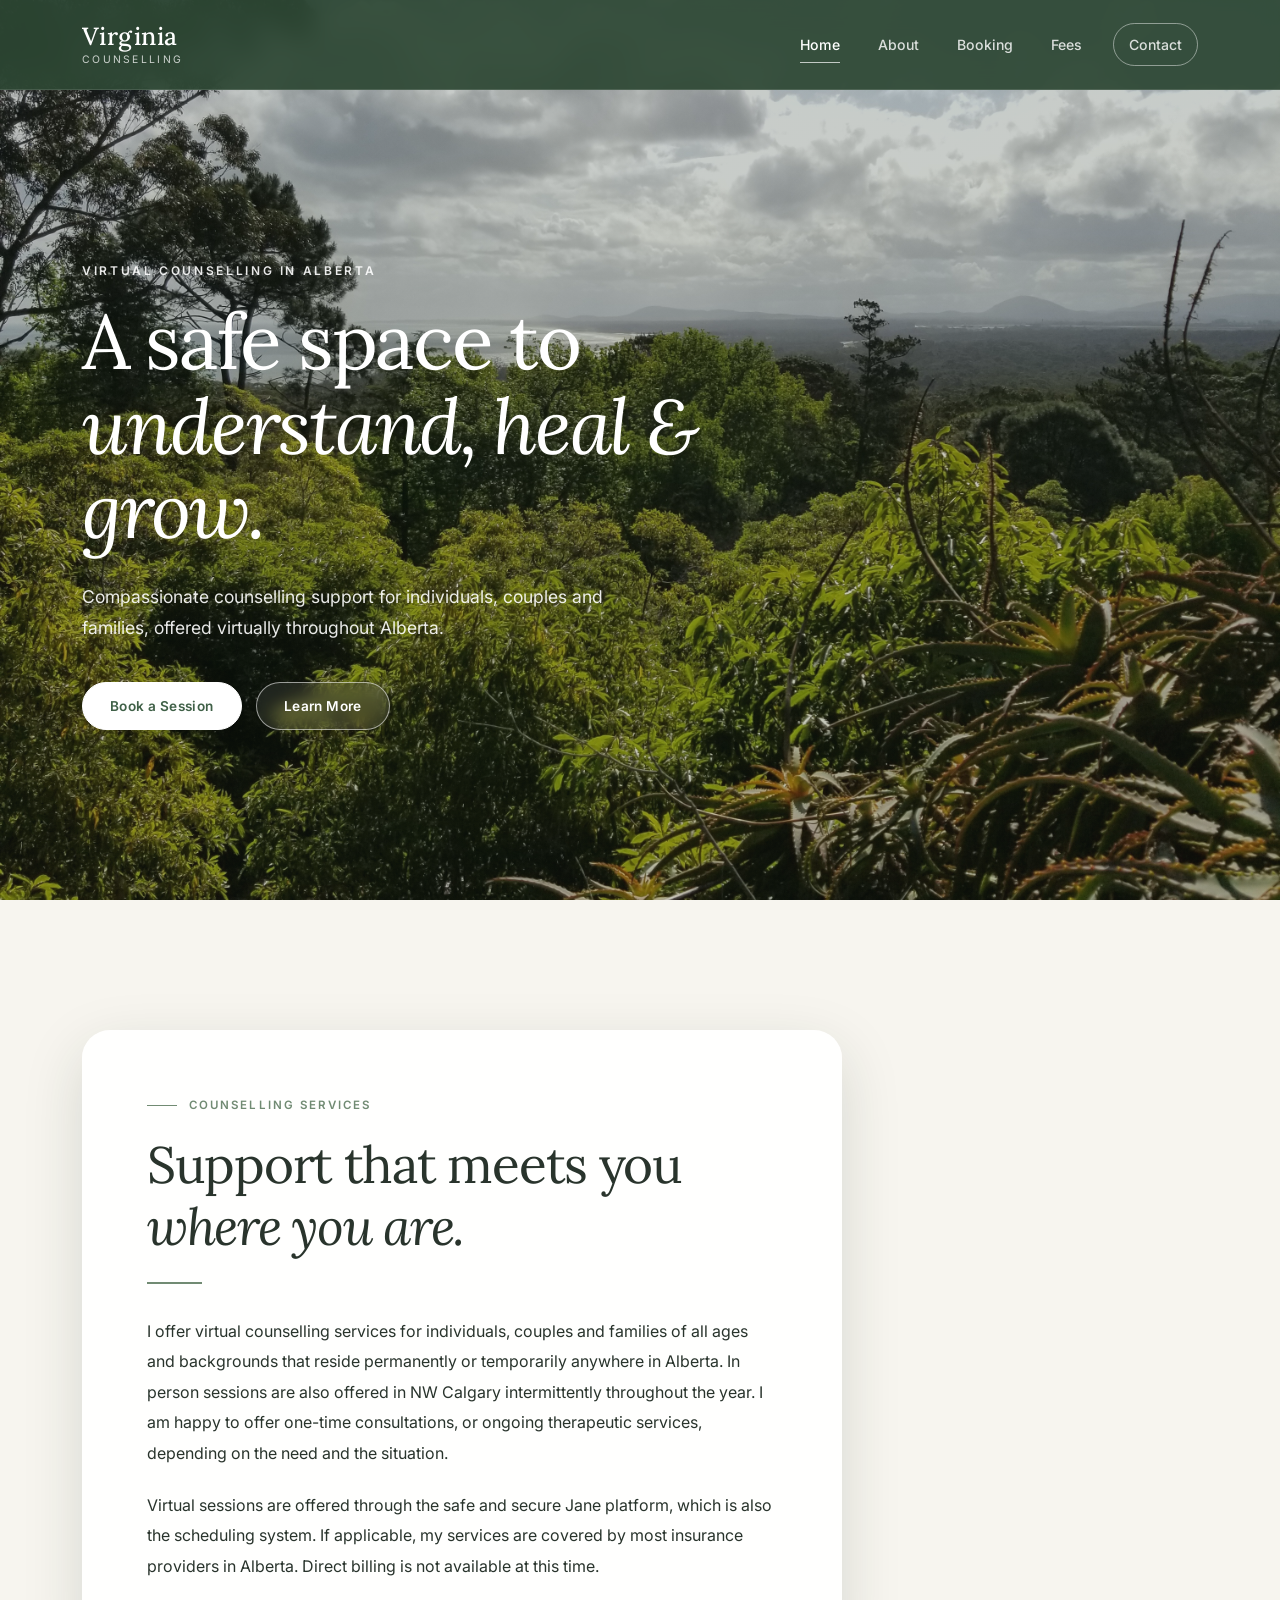
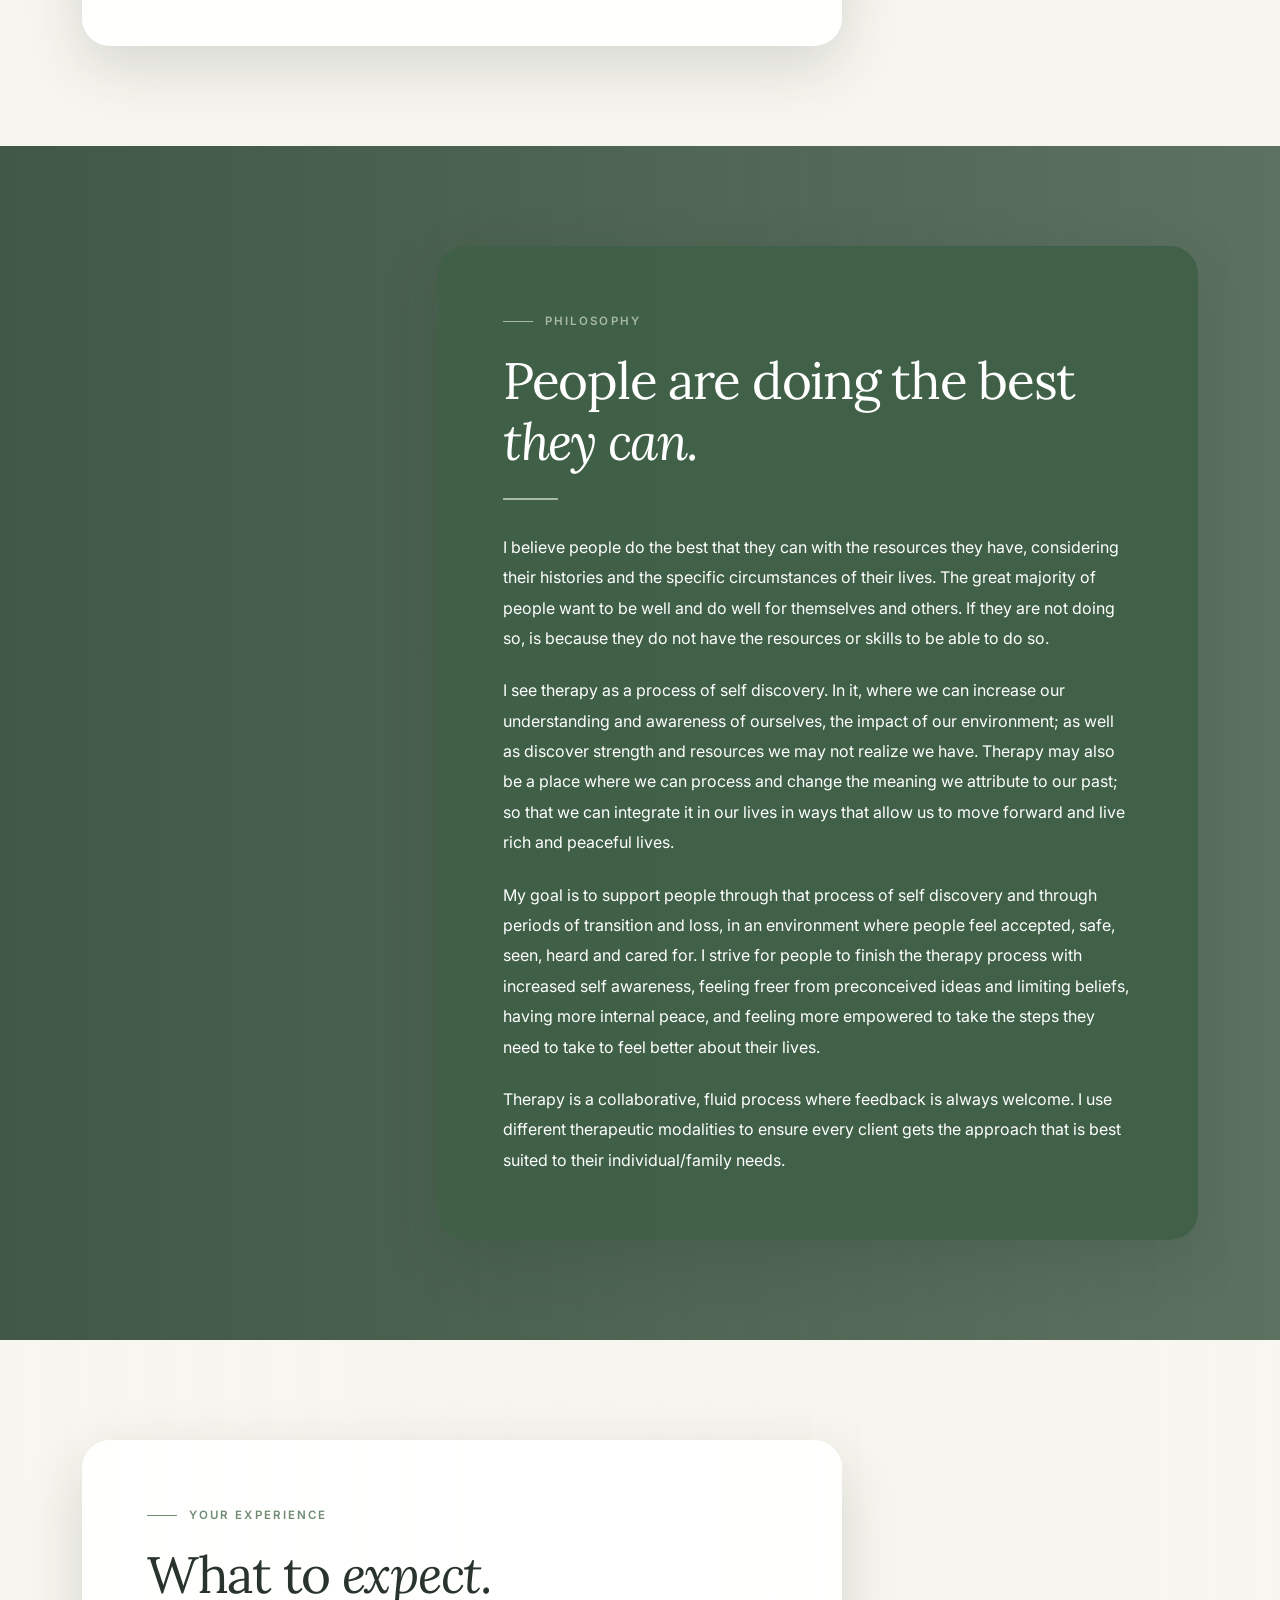
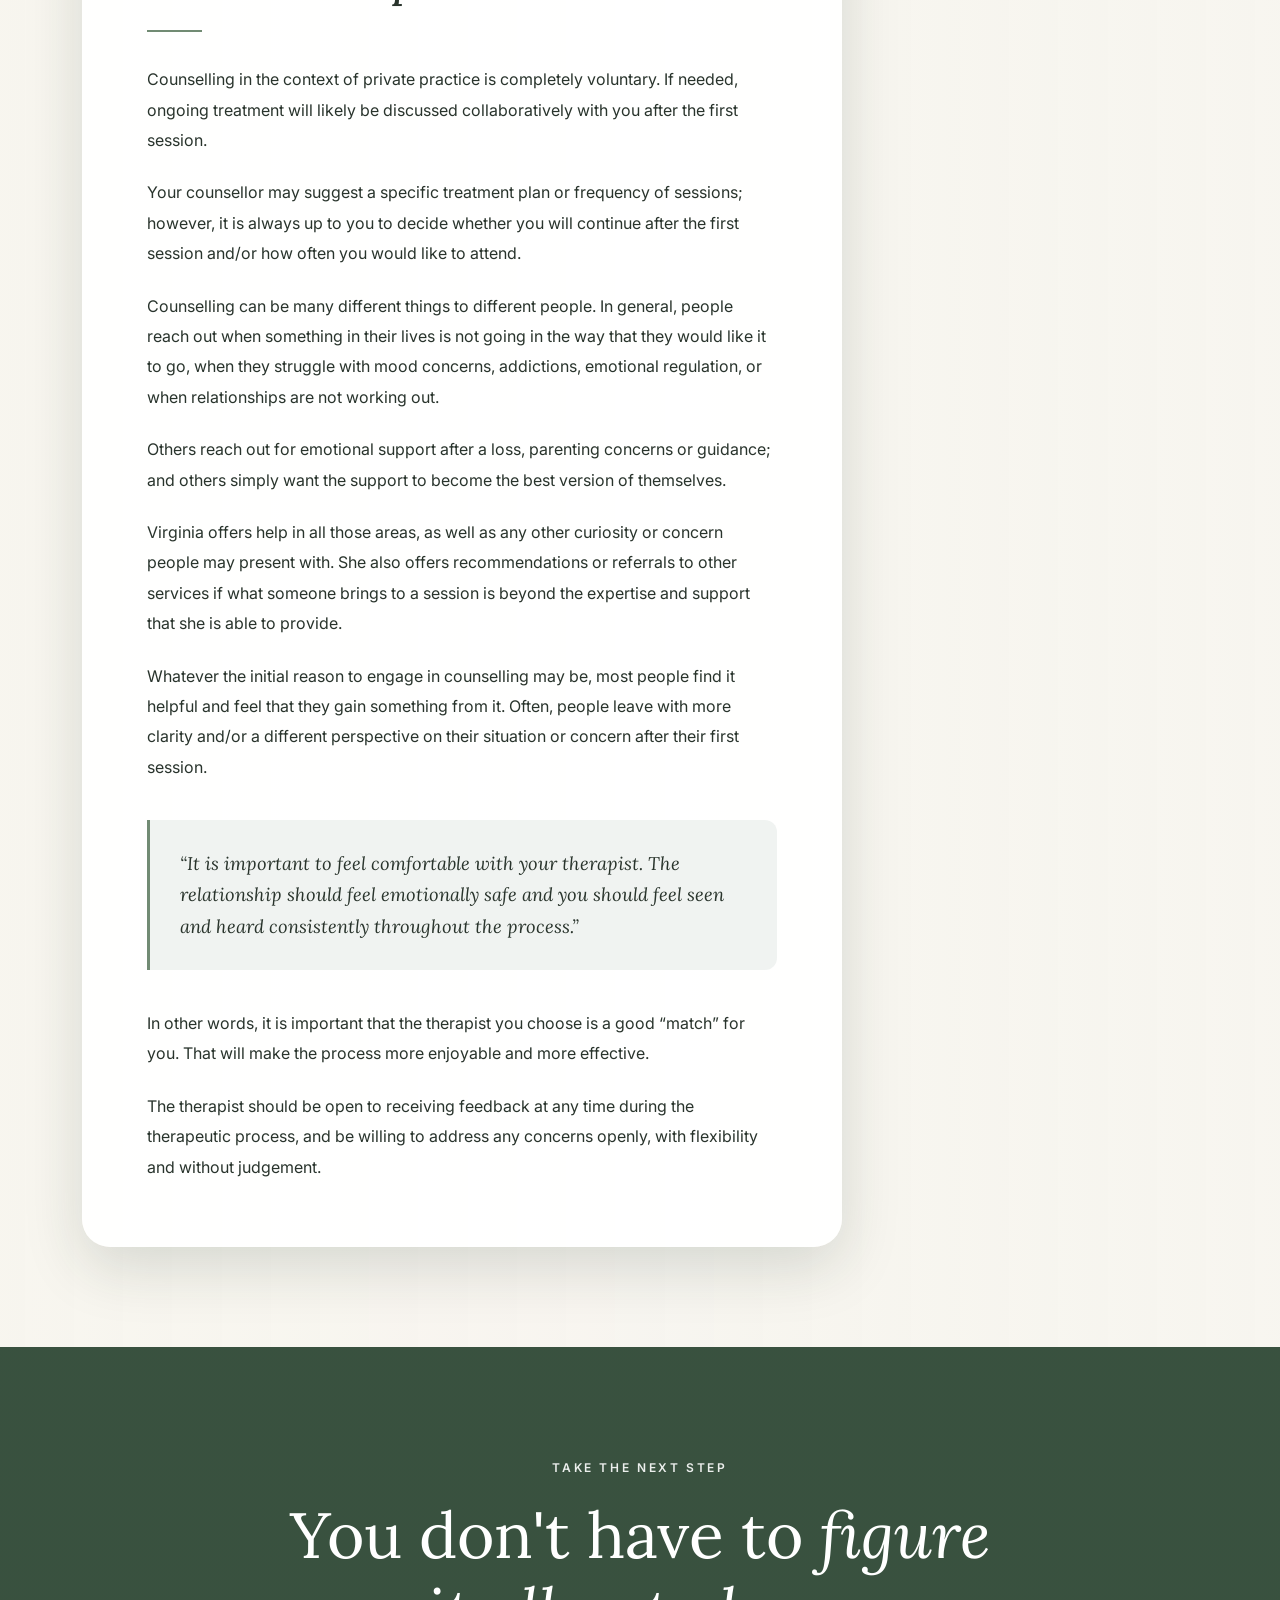
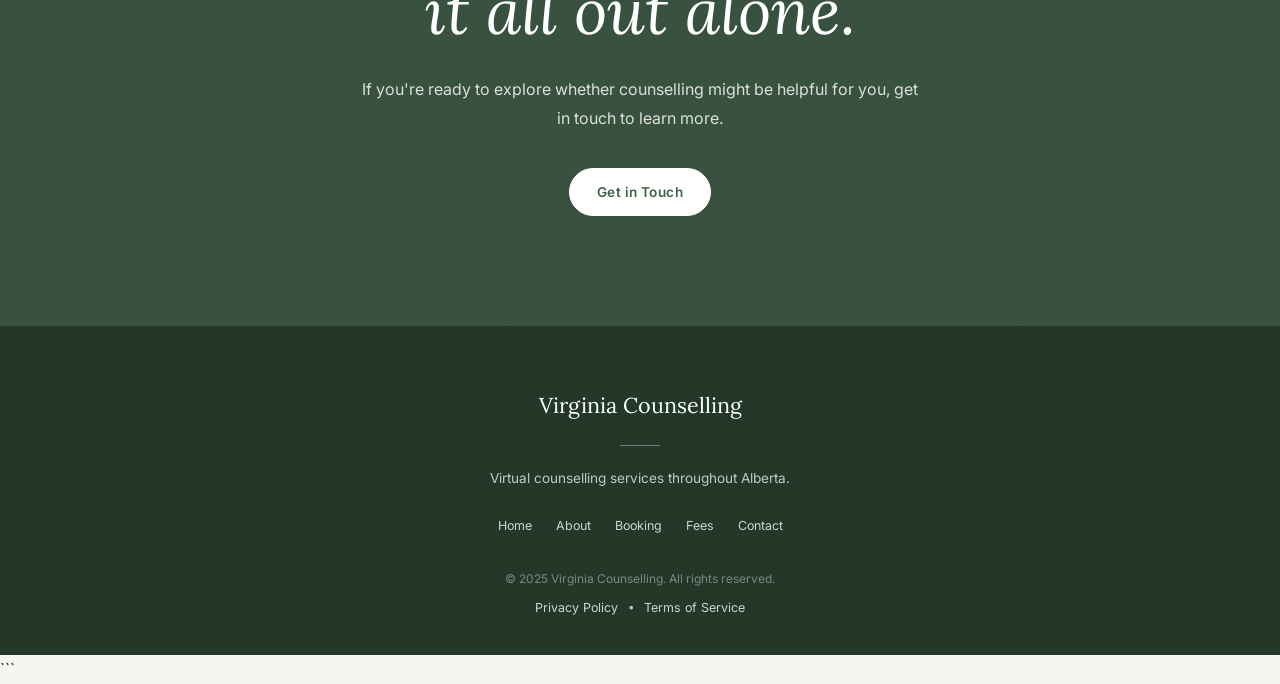
==== commit 2eacc08f: "Add files via upload" ====
--- a/index.html
+++ b/index.html
@@ -140,21 +140,17 @@
         <div class="section-divider"></div>
 
         <p>
-          Virginia offers virtual counselling services to individuals,
-          couples and families of all ages and backgrounds that reside
-          permanently or temporarily in Alberta.
-        </p>
-
-        <p>
-          In-person sessions may be requested and offered occasionally
-          in Calgary, although the majority of the counselling will be
-          virtual.
-        </p>
-
-        <p>
-          Sessions take place through the Jane platform, which is an
-          online platform created for health professionals. Jane is
-          very easy to use and requires no downloads.
+          I offer virtual counselling services for individuals, couples and families of all ages
+          and backgrounds that reside permanently or temporarily anywhere in Alberta. In person
+          sessions are also offered in NW Calgary intermittently throughout the year. I am happy
+          to offer one-time consultations, or ongoing therapeutic services, depending on the need
+          and the situation.
+        </p>
+
+        <p>
+          Virtual sessions are offered through the safe and secure Jane platform, which is
+          also the scheduling system. If applicable, my services are covered by most insurance
+          providers in Alberta. Direct billing is not available at this time.
         </p>
 
       </div>
@@ -186,57 +182,34 @@
         <div class="section-divider divider-light"></div>
 
         <p>
-          Virginia operates under the belief that people are doing the
-          best that they can with the resources that they have,
-          considering their histories and the specific circumstances
-          of their lives.
-        </p>
-
-        <p>
-          She believes that the great majority of people want to be
-          well and do well for themselves and others. If they are not
-          doing so, it is because they do not have the resources or
-          skills to do so.
-        </p>
-
-        <p>
-          She works to support people better understand themselves and
-          their situation; to develop self-compassion; and to increase
-          their mental, emotional, spiritual and relational resources,
-          so that they can live more fulfilling lives.
-        </p>
-
-        <p>
-          Virginia believes that self-awareness and self-compassion
-          are key ingredients for people to achieve internal peace,
-          as well as empathy and compassion for others.
-        </p>
-
-        <p>
-          Virginia finds that, in general, people also need support to
-          become “freer” with themselves and others. She often helps
-          people “deconstruct,” or at least challenge, limiting beliefs
-          or values that are experienced as “normal” or “expected,”
-          which may go against the true nature of who we are as human
-          beings.
-        </p>
-
-        <p>
-          Through the process of therapy, Virginia respects where
-          people are at. Although she may at times challenge, make
-          suggestions and offer guidance, the process will always be
-          collaborative and at the client’s pace.
-        </p>
-
-        <p>
-          She invites feedback often and is open to changing the
-          course of therapy as needed.
-        </p>
-
-        <p>
-          Virginia strives to consistently offer a therapeutic space
-          where clients feel safe, seen, heard and cared for. Her
-          practice is always trauma-sensitive and strength-based.
+          I believe people do the best that they can with the resources they have,
+          considering their histories and the specific circumstances of their lives. The great
+          majority of people want to be well and do well for themselves and others. If they are not
+          doing so, is because they do not have the resources or skills to be able to do so.
+        </p>
+
+        <p>
+          I see therapy as a process of self discovery. In it, where we can increase our
+          understanding and awareness of ourselves, the impact of our environment; as well as
+          discover strength and resources we may not realize we have. Therapy may also be a
+          place where we can process and change the meaning we attribute to our past; so that
+          we can integrate it in our lives in ways that allow us to move forward and live rich and
+          peaceful lives.
+        </p>
+
+        <p>
+          My goal is to support people through that process of self discovery and through
+          periods of transition and loss, in an environment where people feel accepted, safe,
+          seen, heard and cared for. I strive for people to finish the therapy process with
+          increased self awareness, feeling freer from preconceived ideas and limiting beliefs,
+          having more internal peace, and feeling more empowered to take the steps they need to
+          take to feel better about their lives.
+        </p>
+
+        <p>
+          Therapy is a collaborative, fluid process where feedback is always welcome. I
+          use different therapeutic modalities to ensure every client gets the approach that is best
+          suited to their individual/family needs.
         </p>
 
       </div>
